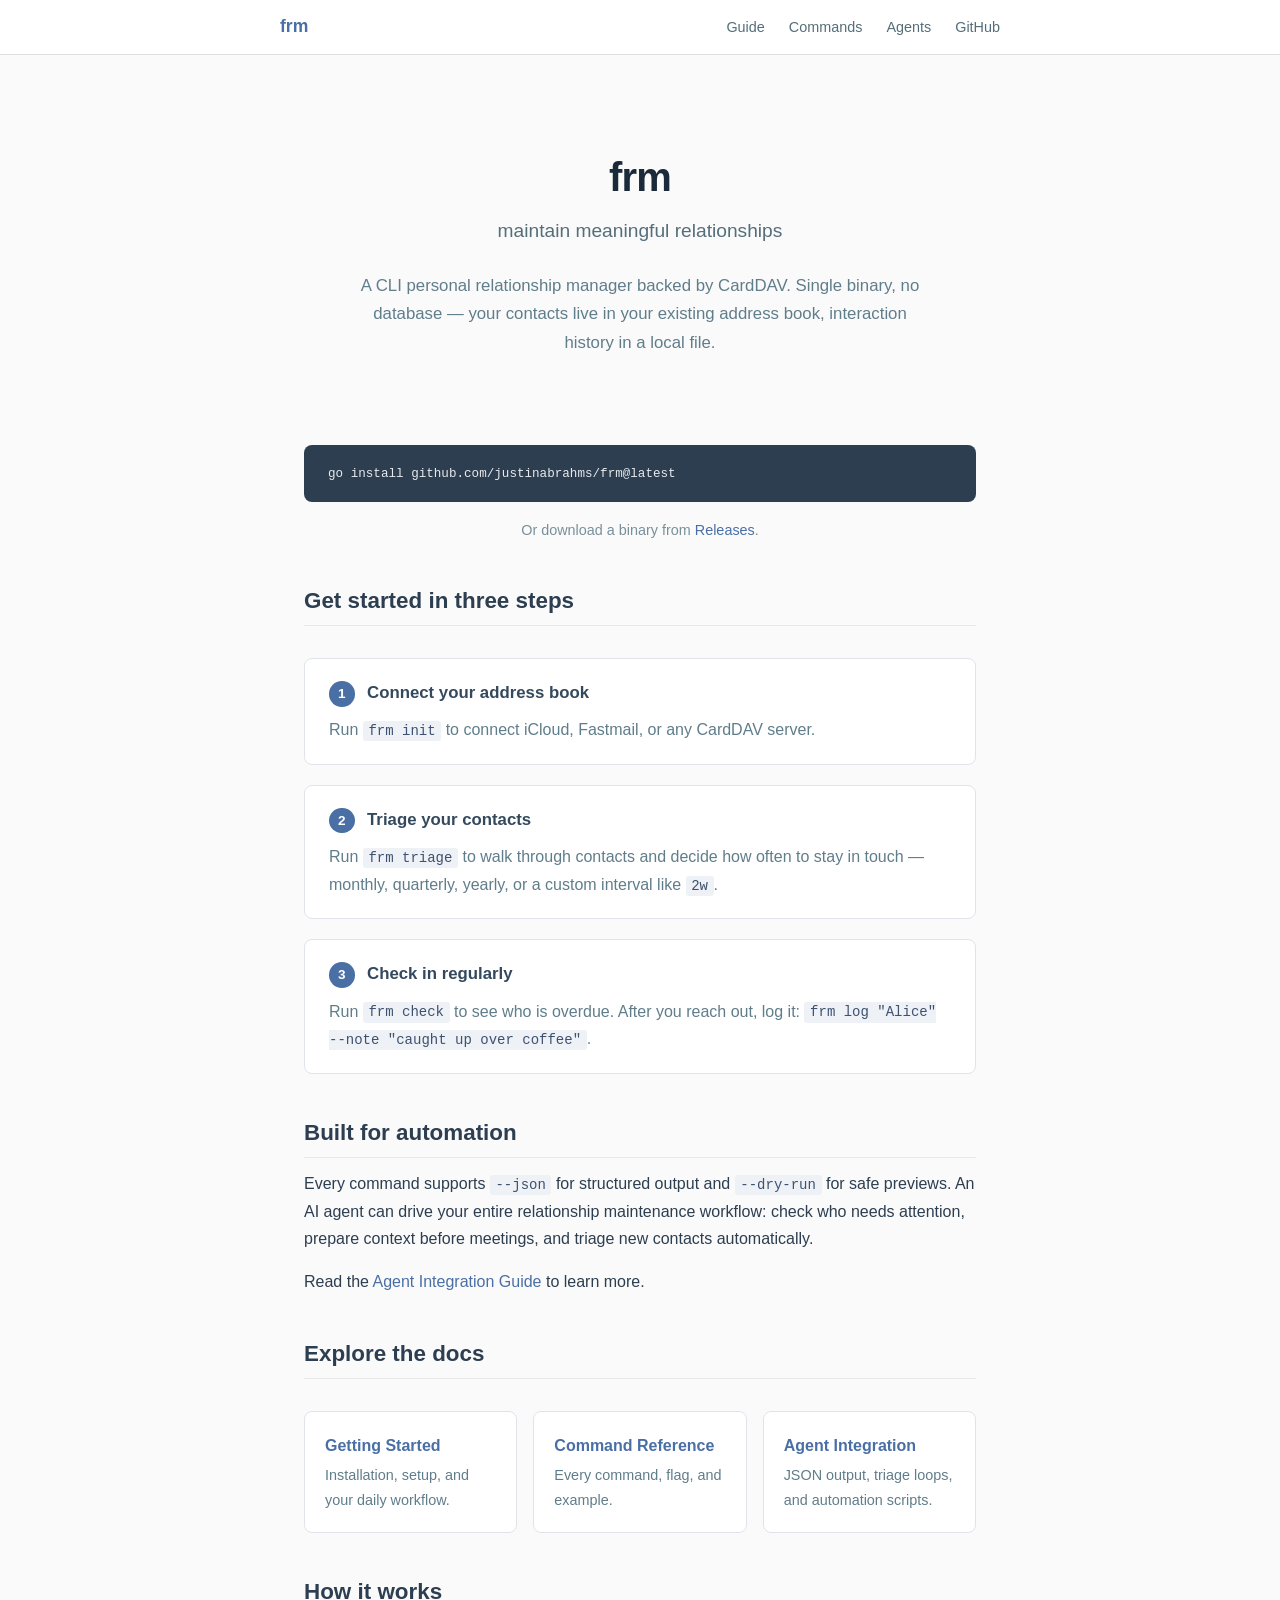
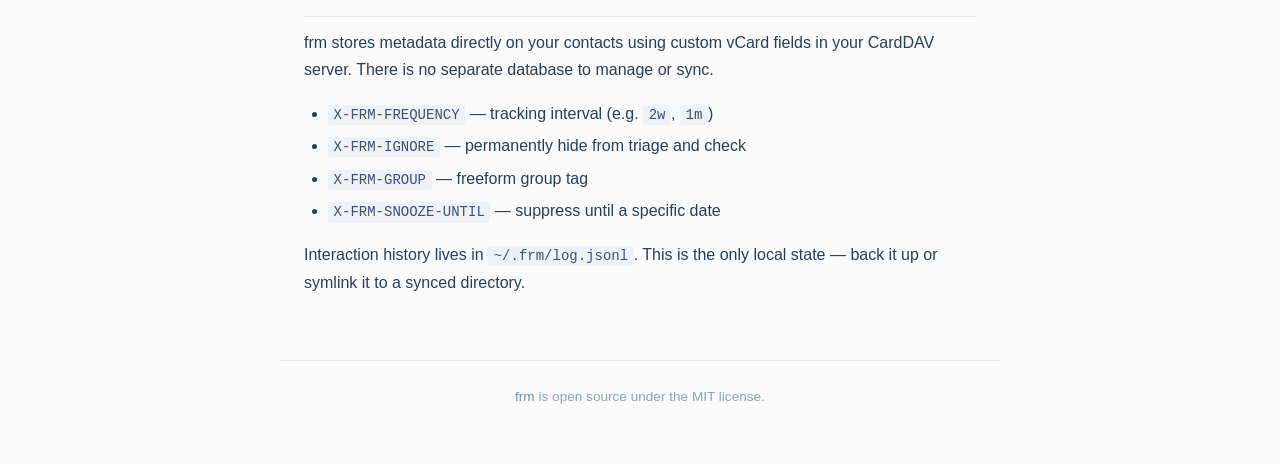
==== docs/index.html @ 85d445bb "UX overhaul: init wizard, edit, fuzzy matching, JSON/dry-run, docs Major improvements to both human " ====
<!DOCTYPE html>
<html lang="en">
<head>
  <meta charset="utf-8">
  <meta name="viewport" content="width=device-width, initial-scale=1">
  <title>frm -- maintain meaningful relationships</title>
  <meta name="description" content="CLI friend relationship manager backed by CardDAV. Single binary, no database.">
  <link rel="stylesheet" href="style.css">
</head>
<body>

<header class="site-header">
  <nav>
    <a href="./" class="site-name" aria-current="page">frm</a>
    <a href="guide.html">Guide</a>
    <a href="commands.html">Commands</a>
    <a href="agents.html">Agents</a>
    <a href="https://github.com/justinabrahms/frm">GitHub</a>
  </nav>
</header>

<main class="content">
  <div class="hero">
    <h1>frm</h1>
    <p class="tagline">maintain meaningful relationships</p>
    <p class="description">
      A CLI personal relationship manager backed by CardDAV. Single binary,
      no database &mdash; your contacts live in your existing address book,
      interaction history in a local file.
    </p>
  </div>

  <div class="install-block">
    <code>go install github.com/justinabrahms/frm@latest</code>
  </div>

  <p style="text-align:center; font-size:0.9rem; color:#78909c; margin-top:-0.5rem;">
    Or download a binary from
    <a href="https://github.com/justinabrahms/frm/releases">Releases</a>.
  </p>

  <h2>Get started in three steps</h2>

  <div class="steps">
    <div class="step">
      <span class="step-number">1</span>
      <h3>Connect your address book</h3>
      <p>Run <code>frm init</code> to connect iCloud, Fastmail, or any CardDAV server.</p>
    </div>
    <div class="step">
      <span class="step-number">2</span>
      <h3>Triage your contacts</h3>
      <p>Run <code>frm triage</code> to walk through contacts and decide how often to stay in touch &mdash; monthly, quarterly, yearly, or a custom interval like <code>2w</code>.</p>
    </div>
    <div class="step">
      <span class="step-number">3</span>
      <h3>Check in regularly</h3>
      <p>Run <code>frm check</code> to see who is overdue. After you reach out, log it: <code>frm log "Alice" --note "caught up over coffee"</code>.</p>
    </div>
  </div>

  <h2>Built for automation</h2>

  <p>
    Every command supports <code>--json</code> for structured output and
    <code>--dry-run</code> for safe previews. An AI agent can drive your entire
    relationship maintenance workflow: check who needs attention, prepare context
    before meetings, and triage new contacts automatically.
  </p>
  <p>
    Read the <a href="agents.html">Agent Integration Guide</a> to learn more.
  </p>

  <h2>Explore the docs</h2>

  <div class="page-links">
    <a href="guide.html" class="page-link">
      <h3>Getting Started</h3>
      <p>Installation, setup, and your daily workflow.</p>
    </a>
    <a href="commands.html" class="page-link">
      <h3>Command Reference</h3>
      <p>Every command, flag, and example.</p>
    </a>
    <a href="agents.html" class="page-link">
      <h3>Agent Integration</h3>
      <p>JSON output, triage loops, and automation scripts.</p>
    </a>
  </div>

  <h2>How it works</h2>

  <p>
    frm stores metadata directly on your contacts using custom vCard fields in
    your CardDAV server. There is no separate database to manage or sync.
  </p>
  <ul>
    <li><code>X-FRM-FREQUENCY</code> &mdash; tracking interval (e.g. <code>2w</code>, <code>1m</code>)</li>
    <li><code>X-FRM-IGNORE</code> &mdash; permanently hide from triage and check</li>
    <li><code>X-FRM-GROUP</code> &mdash; freeform group tag</li>
    <li><code>X-FRM-SNOOZE-UNTIL</code> &mdash; suppress until a specific date</li>
  </ul>
  <p>
    Interaction history lives in <code>~/.frm/log.jsonl</code>. This is the only
    local state &mdash; back it up or symlink it to a synced directory.
  </p>
</main>

<footer class="site-footer">
  <a href="https://github.com/justinabrahms/frm">frm</a> is open source under the MIT license.
</footer>

</body>
</html>
---- docs/style.css ----
/* ===================================================================
   frm documentation — shared stylesheet
   Clean, readable documentation with system fonts and muted colors.
   =================================================================== */

/* --- Reset & Base -------------------------------------------------- */

*,
*::before,
*::after {
  box-sizing: border-box;
  margin: 0;
  padding: 0;
}

html {
  font-size: 16px;
  -webkit-text-size-adjust: 100%;
}

body {
  font-family: -apple-system, BlinkMacSystemFont, "Segoe UI", Roboto,
    Helvetica, Arial, sans-serif, "Apple Color Emoji", "Segoe UI Emoji";
  line-height: 1.7;
  color: #2c3e50;
  background: #fafafa;
}

/* --- Layout -------------------------------------------------------- */

.site-header {
  background: #fff;
  border-bottom: 1px solid #e0e0e0;
  padding: 0.75rem 1.5rem;
  position: sticky;
  top: 0;
  z-index: 10;
}

.site-header nav {
  max-width: 720px;
  margin: 0 auto;
  display: flex;
  align-items: center;
  gap: 1.5rem;
  flex-wrap: wrap;
}

.site-header .site-name {
  font-weight: 700;
  font-size: 1.1rem;
  color: #2c3e50;
  text-decoration: none;
  margin-right: auto;
}

.site-header .site-name:hover {
  color: #4a6fa5;
}

.site-header nav a {
  color: #546e7a;
  text-decoration: none;
  font-size: 0.9rem;
  font-weight: 500;
  transition: color 0.15s ease;
}

.site-header nav a:hover,
.site-header nav a[aria-current="page"] {
  color: #4a6fa5;
}

.content {
  max-width: 720px;
  margin: 2.5rem auto;
  padding: 0 1.5rem;
}

/* --- Typography ---------------------------------------------------- */

h1 {
  font-size: 2rem;
  font-weight: 700;
  color: #1a2a3a;
  margin-bottom: 0.5rem;
  letter-spacing: -0.02em;
}

h2 {
  font-size: 1.4rem;
  font-weight: 600;
  color: #2c3e50;
  margin-top: 2.5rem;
  margin-bottom: 0.75rem;
  padding-bottom: 0.3rem;
  border-bottom: 1px solid #e8e8e8;
}

h3 {
  font-size: 1.15rem;
  font-weight: 600;
  color: #34495e;
  margin-top: 2rem;
  margin-bottom: 0.5rem;
}

h4 {
  font-size: 1rem;
  font-weight: 600;
  color: #546e7a;
  margin-top: 1.5rem;
  margin-bottom: 0.4rem;
}

p {
  margin-bottom: 1rem;
}

a {
  color: #4a6fa5;
  text-decoration: none;
}

a:hover {
  text-decoration: underline;
}

ul, ol {
  margin-bottom: 1rem;
  padding-left: 1.5rem;
}

li {
  margin-bottom: 0.3rem;
}

/* --- Code ---------------------------------------------------------- */

code {
  font-family: "SFMono-Regular", Consolas, "Liberation Mono", Menlo, monospace;
  font-size: 0.875em;
  background: #eef1f5;
  padding: 0.15em 0.4em;
  border-radius: 3px;
  color: #3d5170;
}

pre {
  background: #f4f6f9;
  border: 1px solid #e0e4ea;
  border-radius: 6px;
  padding: 1rem 1.25rem;
  overflow-x: auto;
  margin-bottom: 1.25rem;
  line-height: 1.5;
}

pre code {
  background: none;
  padding: 0;
  border-radius: 0;
  font-size: 0.85rem;
  color: #2c3e50;
}

/* --- Hero (landing page) ------------------------------------------- */

.hero {
  text-align: center;
  padding: 3rem 0 2rem;
}

.hero h1 {
  font-size: 2.5rem;
  margin-bottom: 0.25rem;
}

.hero .tagline {
  font-size: 1.2rem;
  color: #546e7a;
  margin-bottom: 1.5rem;
  font-weight: 400;
}

.hero .description {
  font-size: 1.05rem;
  color: #607d8b;
  max-width: 560px;
  margin: 0 auto 2rem;
}

/* --- Steps (getting started) --------------------------------------- */

.steps {
  display: grid;
  gap: 1.25rem;
  margin: 2rem 0;
}

.step {
  background: #fff;
  border: 1px solid #e0e4ea;
  border-radius: 8px;
  padding: 1.25rem 1.5rem;
}

.step .step-number {
  display: inline-block;
  background: #4a6fa5;
  color: #fff;
  width: 1.6rem;
  height: 1.6rem;
  line-height: 1.6rem;
  text-align: center;
  border-radius: 50%;
  font-size: 0.85rem;
  font-weight: 700;
  margin-right: 0.5rem;
  vertical-align: middle;
}

.step h3 {
  display: inline;
  vertical-align: middle;
  margin: 0;
  font-size: 1.05rem;
}

.step p {
  margin: 0.5rem 0 0;
  color: #607d8b;
}

/* --- Install block ------------------------------------------------- */

.install-block {
  background: #2c3e50;
  color: #e8eaed;
  border-radius: 8px;
  padding: 1rem 1.5rem;
  margin: 1.5rem 0;
  font-family: "SFMono-Regular", Consolas, "Liberation Mono", Menlo, monospace;
  font-size: 0.9rem;
}

.install-block code {
  background: none;
  color: inherit;
  padding: 0;
}

/* --- Page links (landing page) ------------------------------------- */

.page-links {
  display: grid;
  grid-template-columns: repeat(auto-fit, minmax(200px, 1fr));
  gap: 1rem;
  margin: 2rem 0;
}

.page-link {
  background: #fff;
  border: 1px solid #e0e4ea;
  border-radius: 8px;
  padding: 1.25rem;
  text-decoration: none;
  transition: border-color 0.15s ease, box-shadow 0.15s ease;
}

.page-link:hover {
  border-color: #4a6fa5;
  box-shadow: 0 2px 8px rgba(74, 111, 165, 0.1);
  text-decoration: none;
}

.page-link h3 {
  margin: 0 0 0.25rem;
  font-size: 1rem;
  color: #4a6fa5;
}

.page-link p {
  margin: 0;
  font-size: 0.9rem;
  color: #607d8b;
}

/* --- Command reference table-like layout --------------------------- */

.command-block {
  background: #fff;
  border: 1px solid #e0e4ea;
  border-radius: 8px;
  padding: 1.25rem 1.5rem;
  margin-bottom: 1.25rem;
}

.command-block h4 {
  margin-top: 0;
  margin-bottom: 0.25rem;
  color: #2c3e50;
  font-family: "SFMono-Regular", Consolas, "Liberation Mono", Menlo, monospace;
  font-size: 0.95rem;
}

.command-block .cmd-desc {
  color: #607d8b;
  margin-bottom: 0.75rem;
  font-size: 0.95rem;
}

.command-block .flags {
  margin: 0;
  padding-left: 0;
  list-style: none;
}

.command-block .flags li {
  font-size: 0.9rem;
  margin-bottom: 0.2rem;
  color: #546e7a;
}

.command-block .flags code {
  font-size: 0.8rem;
}

/* --- Callout boxes ------------------------------------------------- */

.callout {
  background: #eef3fa;
  border-left: 3px solid #4a6fa5;
  border-radius: 0 6px 6px 0;
  padding: 1rem 1.25rem;
  margin: 1.25rem 0;
  font-size: 0.95rem;
}

.callout p:last-child {
  margin-bottom: 0;
}

/* --- Footer -------------------------------------------------------- */

.site-footer {
  max-width: 720px;
  margin: 4rem auto 2rem;
  padding: 1.5rem;
  text-align: center;
  font-size: 0.85rem;
  color: #90a4ae;
  border-top: 1px solid #e8e8e8;
}

.site-footer a {
  color: #78909c;
}

/* --- Responsive ---------------------------------------------------- */

@media (max-width: 600px) {
  .hero h1 {
    font-size: 1.8rem;
  }

  .hero .tagline {
    font-size: 1.05rem;
  }

  h1 {
    font-size: 1.6rem;
  }

  h2 {
    font-size: 1.2rem;
  }

  .site-header nav {
    gap: 1rem;
  }

  .page-links {
    grid-template-columns: 1fr;
  }
}
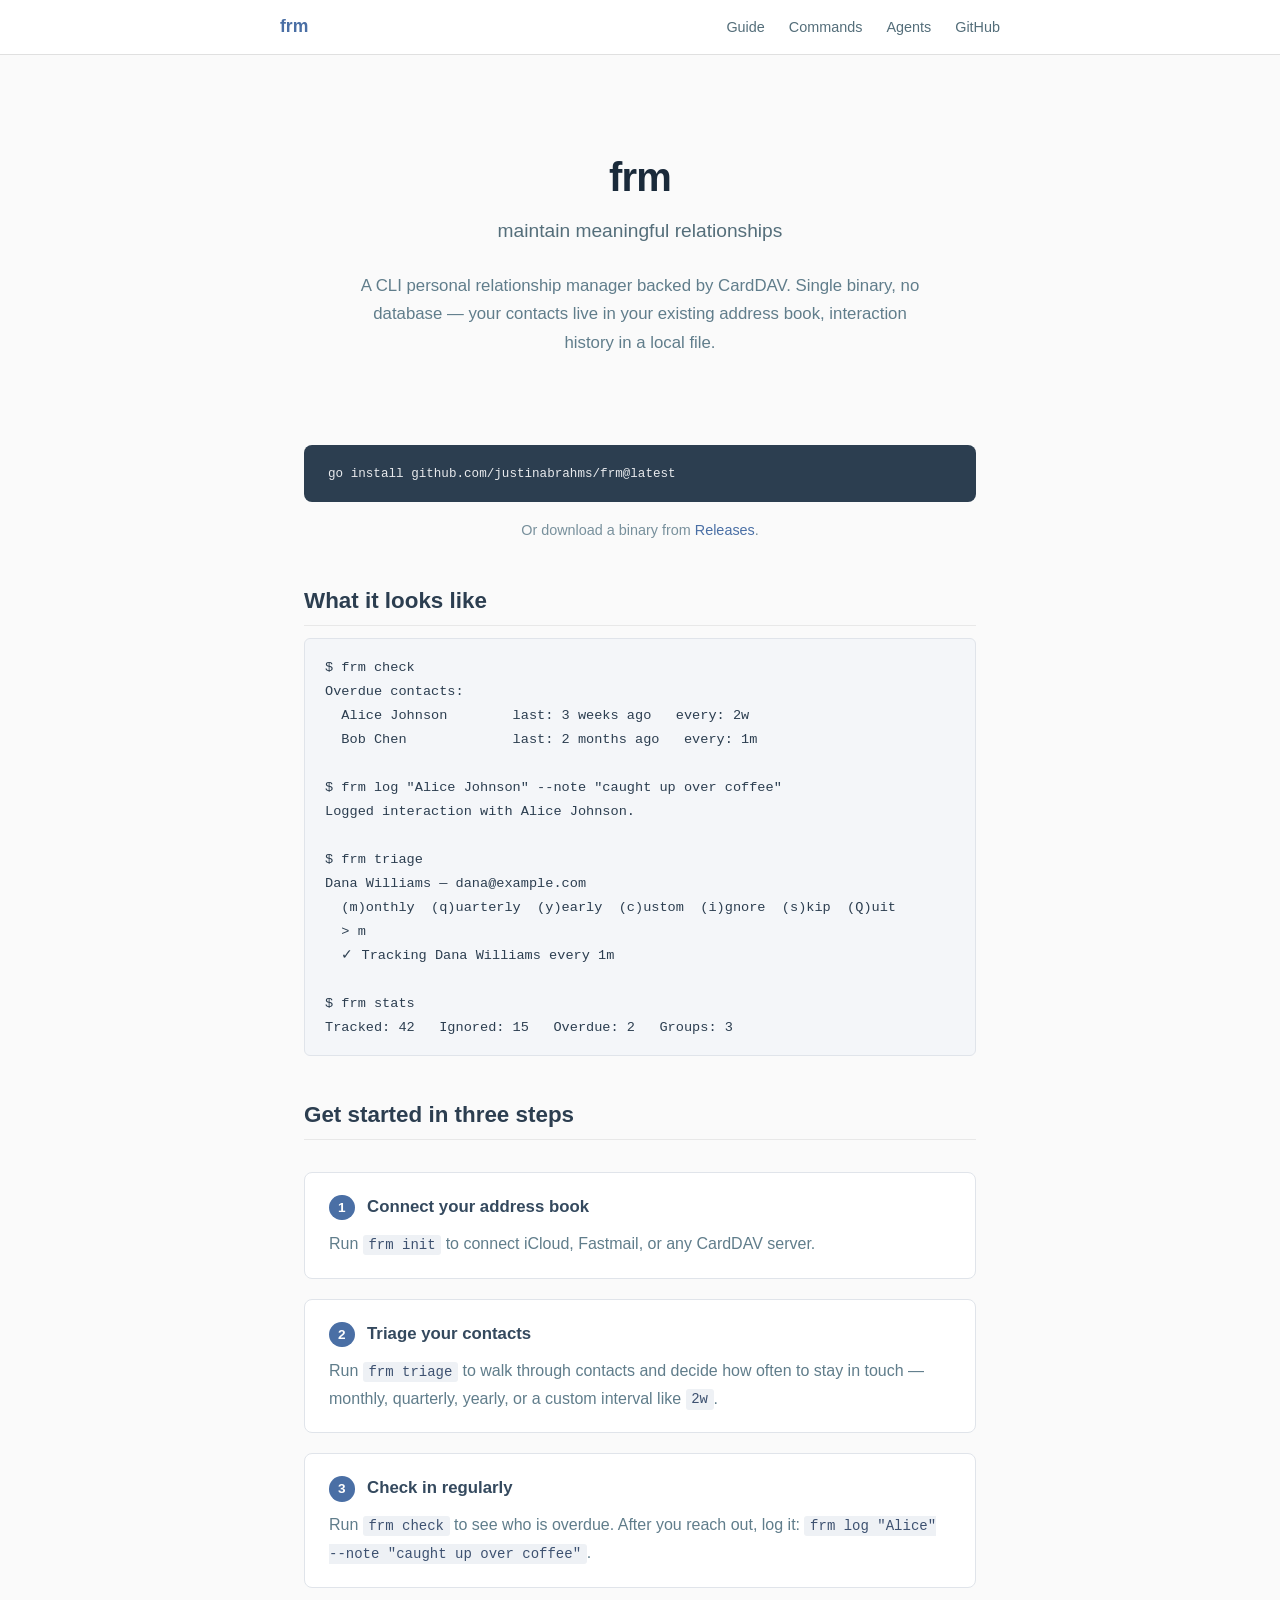
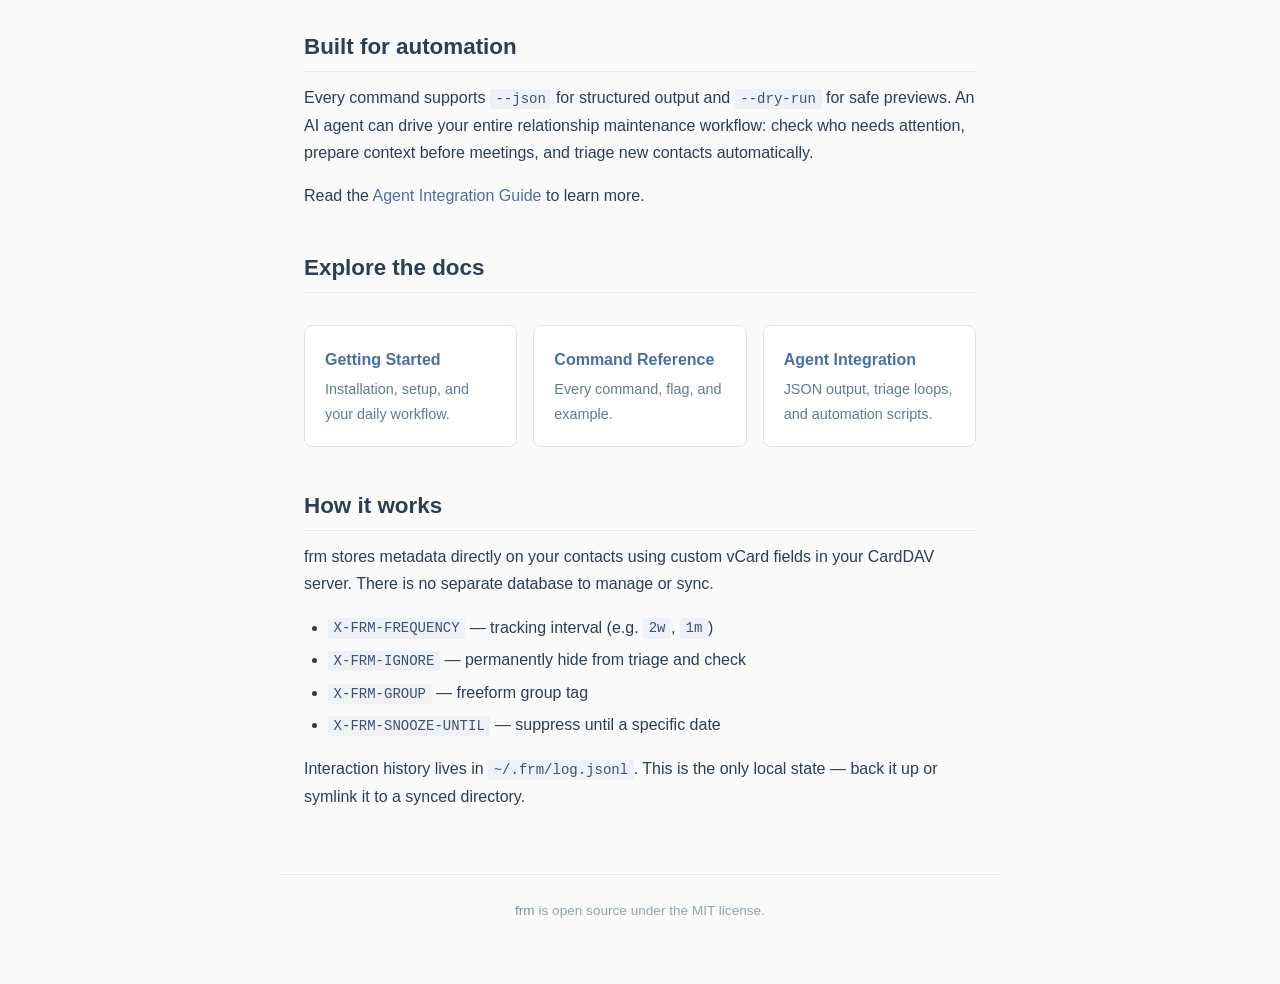
==== commit 40be9ac2: "Add demo session to docs index page Shows a realistic terminal session (check, log, triage, stats) s" ====
--- a/docs/index.html
+++ b/docs/index.html
@@ -38,6 +38,25 @@
     Or download a binary from
     <a href="https://github.com/justinabrahms/frm/releases">Releases</a>.
   </p>
+
+  <h2>What it looks like</h2>
+
+  <pre><code>$ frm check
+Overdue contacts:
+  Alice Johnson        last: 3 weeks ago   every: 2w
+  Bob Chen             last: 2 months ago   every: 1m
+
+$ frm log "Alice Johnson" --note "caught up over coffee"
+Logged interaction with Alice Johnson.
+
+$ frm triage
+Dana Williams — dana@example.com
+  (m)onthly  (q)uarterly  (y)early  (c)ustom  (i)gnore  (s)kip  (Q)uit
+  > m
+  ✓ Tracking Dana Williams every 1m
+
+$ frm stats
+Tracked: 42   Ignored: 15   Overdue: 2   Groups: 3</code></pre>
 
   <h2>Get started in three steps</h2>
 
